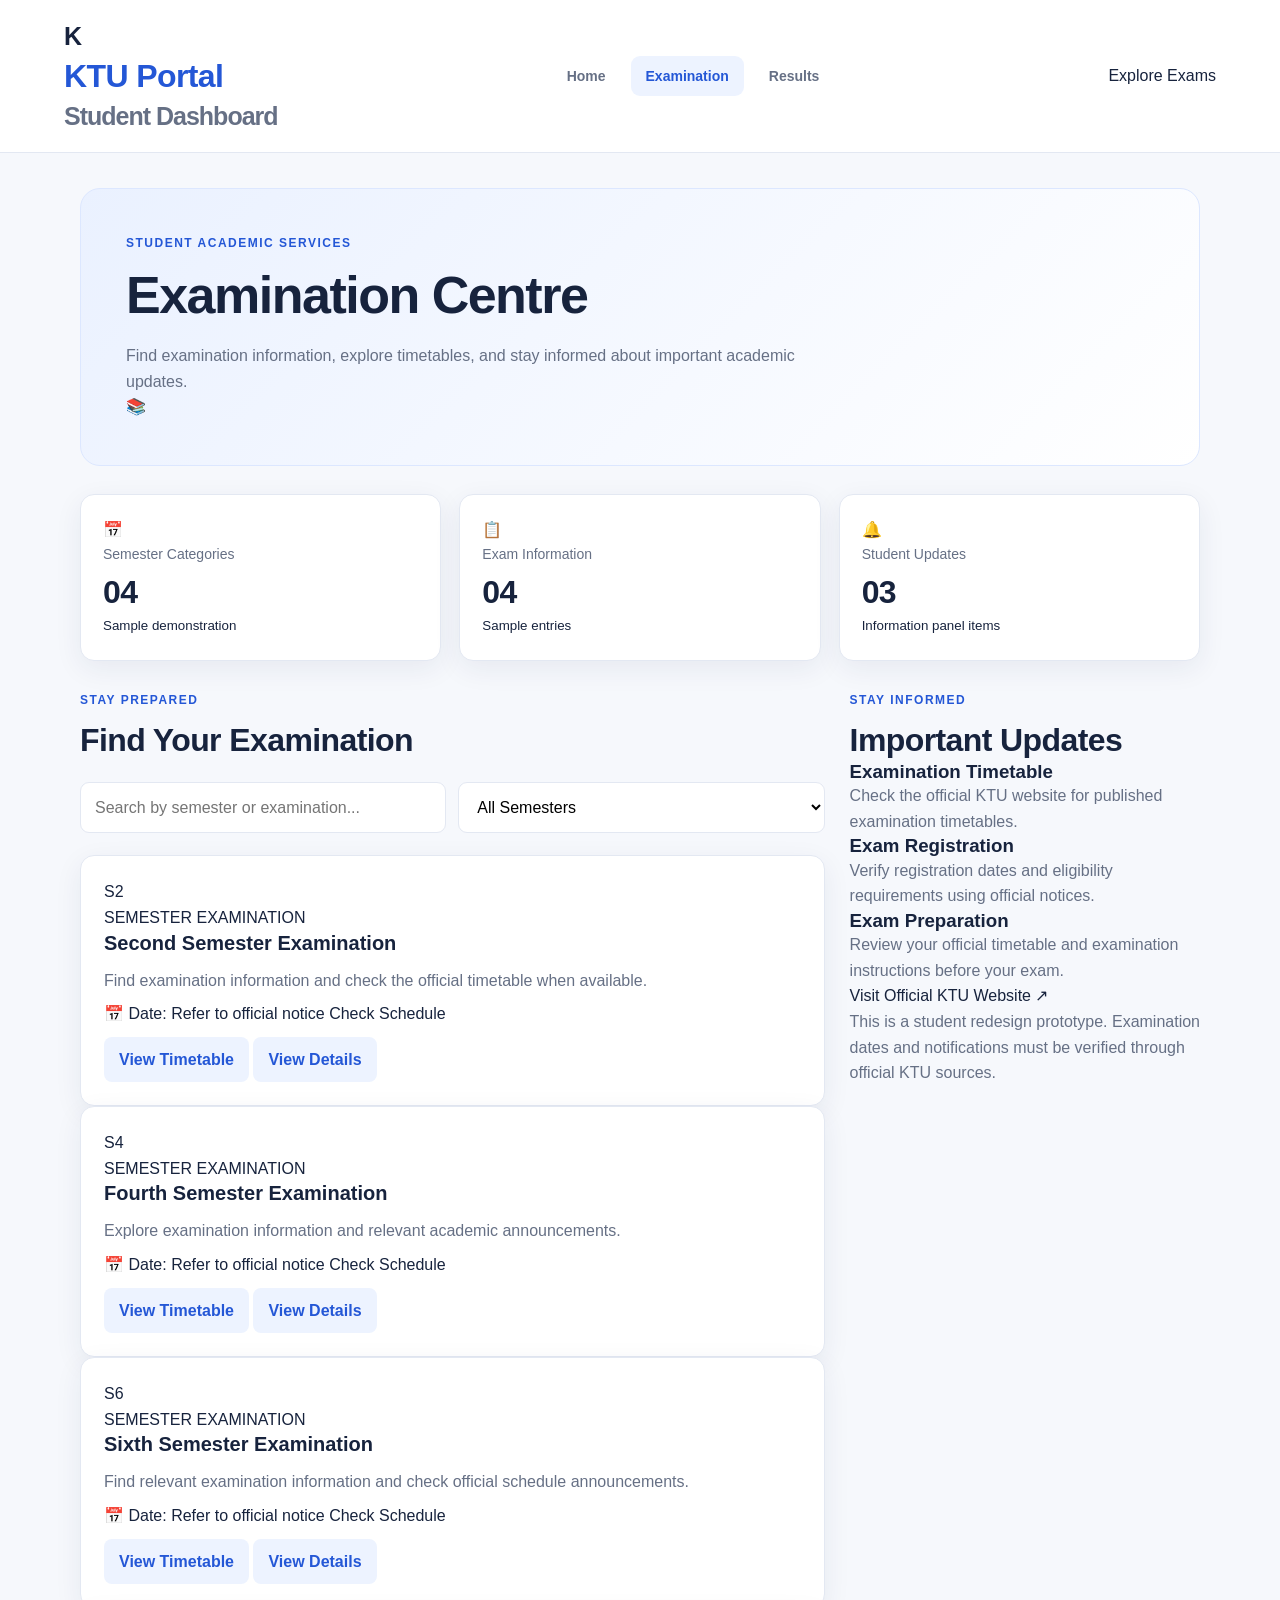
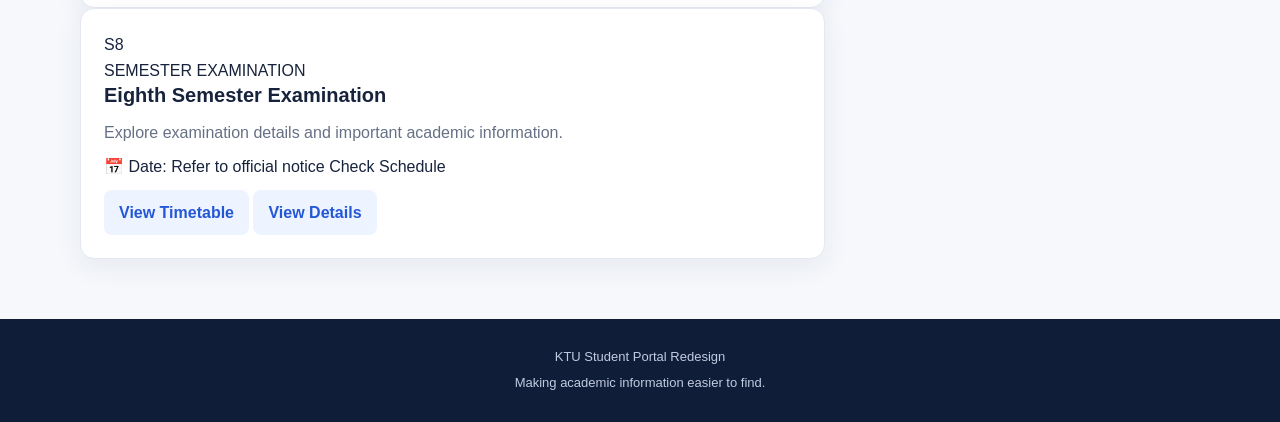
==== examination.html @ 16a45a13 "complete  ktu website redesign" ====
<!DOCTYPE html>
<html lang="en">

<head>
    <meta charset="UTF-8">
    <meta name="viewport" content="width=device-width, initial-scale=1.0">

    <title>Examinations | KTU Student Portal</title>

    <link rel="stylesheet" href="style.css">
</head>

<body>

    <!-- Navigation -->
    <header class="navbar">

        <div class="logo">
            <span class="logo-icon">K</span>

            <div>
                <h2>KTU Portal</h2>
                <p>Student Dashboard</p>
            </div>
        </div>

        <nav>
            <a href="index.html">Home</a>
            <a href="examination.html" class="active">Examination</a>
            <a href="results.html">Results</a>
        </nav>

        <a href="#exam-list" class="nav-button">Explore Exams</a>

    </header>


    <!-- Main Content -->
    <main class="exam-page">

        <!-- Hero Section -->
        <section class="exam-hero">

            <div>
                <p class="eyebrow">STUDENT ACADEMIC SERVICES</p>

                <h1>Examination Centre</h1>

                <p>
                    Find examination information, explore timetables,
                    and stay informed about important academic updates.
                </p>
            </div>

            <div class="hero-symbol">📚</div>

        </section>


        <!-- Summary Cards -->
        <section class="exam-summary">

            <article class="summary-card">
                <span class="summary-icon">📅</span>
                <p>Semester Categories</p>
                <h2>04</h2>
                <small>Sample demonstration</small>
            </article>

            <article class="summary-card">
                <span class="summary-icon">📋</span>
                <p>Exam Information</p>
                <h2>04</h2>
                <small>Sample entries</small>
            </article>

            <article class="summary-card">
                <span class="summary-icon">🔔</span>
                <p>Student Updates</p>
                <h2>03</h2>
                <small>Information panel items</small>
            </article>

        </section>


        <!-- Examination List and Updates -->
        <section class="exam-layout" id="exam-list">

            <div class="exam-main">

                <div class="section-heading">
                    <div>
                        <p class="eyebrow">STAY PREPARED</p>
                        <h2>Find Your Examination</h2>
                    </div>
                </div>


                <!-- Search and Filter -->
                <div class="exam-filters">

                    <input
                        type="search"
                        id="examSearch"
                        placeholder="Search by semester or examination..."
                        aria-label="Search examinations"
                    >

                    <select
                        id="semesterFilter"
                        aria-label="Filter by semester"
                    >
                        <option value="all">All Semesters</option>
                        <option value="S2">Semester 2</option>
                        <option value="S4">Semester 4</option>
                        <option value="S6">Semester 6</option>
                        <option value="S8">Semester 8</option>
                    </select>

                </div>


                <!-- Semester 2 -->
                <article class="exam-card" data-semester="S2">

                    <div class="semester-badge">S2</div>

                    <div class="exam-details">

                        <span class="exam-type">SEMESTER EXAMINATION</span>

                        <h3>Second Semester Examination</h3>

                        <p>
                            Find examination information and check
                            the official timetable when available.
                        </p>

                        <div class="exam-meta">
                            <span>📅 Date: Refer to official notice</span>
                            <span class="status upcoming">Check Schedule</span>
                        </div>

                        <div class="exam-actions">
                            <button
                                class="primary-button"
                                onclick="showExamMessage('Semester 2 timetable')"
                            >
                                View Timetable
                            </button>

                            <button
                                class="secondary-button"
                                onclick="showExamMessage('Semester 2 details')"
                            >
                                View Details
                            </button>
                        </div>

                    </div>

                </article>


                <!-- Semester 4 -->
                <article class="exam-card" data-semester="S4">

                    <div class="semester-badge">S4</div>

                    <div class="exam-details">

                        <span class="exam-type">SEMESTER EXAMINATION</span>

                        <h3>Fourth Semester Examination</h3>

                        <p>
                            Explore examination information and
                            relevant academic announcements.
                        </p>

                        <div class="exam-meta">
                            <span>📅 Date: Refer to official notice</span>
                            <span class="status upcoming">Check Schedule</span>
                        </div>

                        <div class="exam-actions">
                            <button
                                class="primary-button"
                                onclick="showExamMessage('Semester 4 timetable')"
                            >
                                View Timetable
                            </button>

                            <button
                                class="secondary-button"
                                onclick="showExamMessage('Semester 4 details')"
                            >
                                View Details
                            </button>
                        </div>

                    </div>

                </article>


                <!-- Semester 6 -->
                <article class="exam-card" data-semester="S6">

                    <div class="semester-badge">S6</div>

                    <div class="exam-details">

                        <span class="exam-type">SEMESTER EXAMINATION</span>

                        <h3>Sixth Semester Examination</h3>

                        <p>
                            Find relevant examination information
                            and check official schedule announcements.
                        </p>

                        <div class="exam-meta">
                            <span>📅 Date: Refer to official notice</span>
                            <span class="status upcoming">Check Schedule</span>
                        </div>

                        <div class="exam-actions">
                            <button
                                class="primary-button"
                                onclick="showExamMessage('Semester 6 timetable')"
                            >
                                View Timetable
                            </button>

                            <button
                                class="secondary-button"
                                onclick="showExamMessage('Semester 6 details')"
                            >
                                View Details
                            </button>
                        </div>

                    </div>

                </article>


                <!-- Semester 8 -->
                <article class="exam-card" data-semester="S8">

                    <div class="semester-badge">S8</div>

                    <div class="exam-details">

                        <span class="exam-type">SEMESTER EXAMINATION</span>

                        <h3>Eighth Semester Examination</h3>

                        <p>
                            Explore examination details and
                            important academic information.
                        </p>

                        <div class="exam-meta">
                            <span>📅 Date: Refer to official notice</span>
                            <span class="status upcoming">Check Schedule</span>
                        </div>

                        <div class="exam-actions">
                            <button
                                class="primary-button"
                                onclick="showExamMessage('Semester 8 timetable')"
                            >
                                View Timetable
                            </button>

                            <button
                                class="secondary-button"
                                onclick="showExamMessage('Semester 8 details')"
                            >
                                View Details
                            </button>
                        </div>

                    </div>

                </article>


                <!-- No Results Message -->
                <p id="noExams" class="empty-message" hidden>
                    No matching examinations found. Try another search
                    or select a different semester.
                </p>

            </div>


            <!-- Important Updates -->
            <aside class="updates-panel">

                <p class="eyebrow">STAY INFORMED</p>

                <h2>Important Updates</h2>

                <article class="update-item">
                    <span class="update-dot"></span>

                    <div>
                        <h3>Examination Timetable</h3>
                        <p>
                            Check the official KTU website for published
                            examination timetables.
                        </p>
                    </div>
                </article>

                <article class="update-item">
                    <span class="update-dot"></span>

                    <div>
                        <h3>Exam Registration</h3>
                        <p>
                            Verify registration dates and eligibility
                            requirements using official notices.
                        </p>
                    </div>
                </article>

                <article class="update-item">
                    <span class="update-dot"></span>

                    <div>
                        <h3>Exam Preparation</h3>
                        <p>
                            Review your official timetable and
                            examination instructions before your exam.
                        </p>
                    </div>
                </article>

                <a
                    href="https://ktu.edu.in/"
                    class="official-link"
                    target="_blank"
                    rel="noopener noreferrer"
                >
                    Visit Official KTU Website ↗
                </a>

                <p class="demo-note">
                    This is a student redesign prototype. Examination
                    dates and notifications must be verified through
                    official KTU sources.
                </p>

            </aside>

        </section>

    </main>


    <!-- Footer -->
    <footer class="footer">

        <p>KTU Student Portal Redesign</p>

        <p>Making academic information easier to find.</p>

    </footer>


    <script src="script.js"></script>

</body>

</html>
---- style.css ----
/* ========================================
   KTU CONNECT - COMMON STYLES
======================================== */

:root {
    --primary: #2457d6;
    --primary-dark: #173fa8;
    --primary-light: #edf3ff;
    --background: #f6f8fc;
    --white: #ffffff;
    --text: #17233d;
    --muted: #667085;
    --border: #e3e8f2;
    --success: #16865c;
    --shadow: 0 8px 28px rgba(25, 45, 90, 0.07);
}

* {
    margin: 0;
    padding: 0;
    box-sizing: border-box;
}

html {
    scroll-behavior: smooth;
}

body {
    font-family: Arial, Helvetica, sans-serif;
    background: var(--background);
    color: var(--text);
    line-height: 1.6;
}

a {
    color: inherit;
    text-decoration: none;
}

button,
input,
select {
    font: inherit;
}

button,
select {
    cursor: pointer;
}

.container {
    width: min(1120px, 92%);
    margin: auto;
}

/* ========================================
   NAVIGATION
======================================== */

.navbar {
    min-height: 76px;
    padding: 16px 5%;
    display: flex;
    align-items: center;
    justify-content: space-between;
    gap: 24px;
    background: var(--white);
    border-bottom: 1px solid var(--border);
}

.logo {
    font-size: 25px;
    font-weight: 800;
    letter-spacing: -1px;
    color: var(--primary);
}

.logo span {
    color: var(--text);
}

.navbar nav {
    display: flex;
    align-items: center;
    gap: 10px;
}

.navbar nav a {
    padding: 9px 15px;
    border-radius: 9px;
    color: var(--muted);
    font-size: 14px;
    font-weight: 600;
    transition: 0.2s ease;
}

.navbar nav a:hover,
.navbar nav a.active {
    background: var(--primary-light);
    color: var(--primary);
}

/* ========================================
   COMMON TEXT AND BUTTONS
======================================== */

.eyebrow {
    margin-bottom: 10px;
    color: var(--primary);
    font-size: 12px;
    font-weight: 800;
    letter-spacing: 1.5px;
}

h1,
h2,
h3 {
    line-height: 1.25;
}

h1 {
    font-size: clamp(32px, 5vw, 52px);
    letter-spacing: -1.5px;
}

h2 {
    font-size: clamp(24px, 3vw, 32px);
    letter-spacing: -0.6px;
}

p {
    color: var(--muted);
}

.primary-button {
    display: inline-block;
    padding: 12px 20px;
    background: var(--primary);
    color: var(--white);
    border: none;
    border-radius: 9px;
    font-weight: 700;
    transition: 0.2s ease;
}

.primary-button:hover {
    background: var(--primary-dark);
    transform: translateY(-2px);
}

/* ========================================
   HOME PAGE
======================================== */

.hero {
    width: 92%;
    max-width: 1120px;
    margin: 36px auto;
    padding: 60px 6%;
    display: grid;
    grid-template-columns: 1.4fr 0.8fr;
    align-items: center;
    gap: 40px;
    background: linear-gradient(135deg, #eaf1ff, #f9fbff);
    border: 1px solid #dce7ff;
    border-radius: 24px;
}

.hero-content h1 {
    max-width: 650px;
    margin-bottom: 20px;
}

.hero-content > p:not(.eyebrow) {
    max-width: 570px;
    margin-bottom: 25px;
    font-size: 17px;
}

.hero-card {
    padding: 28px;
    background: var(--white);
    border: 1px solid var(--border);
    border-radius: 18px;
    box-shadow: var(--shadow);
}

.hero-card h2 {
    margin-bottom: 12px;
    font-size: 23px;
}

.hero-card p {
    margin-bottom: 18px;
}

.hero-card a {
    display: block;
    margin-top: 12px;
    padding: 12px 14px;
    background: var(--primary-light);
    color: var(--primary);
    border-radius: 9px;
    font-weight: 700;
}

.section {
    width: 92%;
    max-width: 1120px;
    margin: 55px auto;
}

.section h2 {
    margin-bottom: 12px;
}

.section-description {
    margin-bottom: 25px;
}

.quick-grid {
    display: grid;
    grid-template-columns: repeat(3, minmax(0, 1fr));
    gap: 22px;
}

.quick-card {
    padding: 25px;
    background: var(--white);
    border: 1px solid var(--border);
    border-radius: 16px;
    box-shadow: var(--shadow);
    transition: 0.2s ease;
}

.quick-card:hover {
    transform: translateY(-4px);
    border-color: #b8cbff;
}

.quick-card h3 {
    margin-bottom: 10px;
    font-size: 20px;
}

.quick-card p {
    margin-bottom: 17px;
}

.quick-card a {
    color: var(--primary);
    font-weight: 700;
}

.announcements {
    display: grid;
    gap: 14px;
    margin-top: 22px;
}

.announcement {
    padding: 19px 22px;
    background: var(--white);
    border: 1px solid var(--border);
    border-left: 4px solid var(--primary);
    border-radius: 10px;
}

.announcement h3 {
    margin-bottom: 6px;
    font-size: 17px;
}

/* ========================================
   EXAMINATION PAGE
======================================== */

.exam-page {
    width: 92%;
    max-width: 1120px;
    margin: 35px auto 60px;
}

.exam-hero {
    padding: 45px;
    margin-bottom: 28px;
    background: linear-gradient(135deg, #eaf1ff, #ffffff);
    border: 1px solid #dce7ff;
    border-radius: 20px;
}

.exam-hero h1 {
    margin-bottom: 15px;
}

.exam-hero p:not(.eyebrow) {
    max-width: 700px;
}

.exam-summary {
    display: grid;
    grid-template-columns: repeat(3, minmax(0, 1fr));
    gap: 18px;
    margin-bottom: 30px;
}

.summary-card {
    padding: 22px;
    background: var(--white);
    border: 1px solid var(--border);
    border-radius: 14px;
    box-shadow: var(--shadow);
}

.summary-card p {
    margin-bottom: 7px;
    font-size: 14px;
}

.summary-card h3 {
    font-size: 23px;
}

.exam-layout {
    display: grid;
    grid-template-columns: minmax(0, 1.7fr) minmax(250px, 0.8fr);
    gap: 25px;
    align-items: start;
}

.exam-main h2,
.exam-updates h2 {
    margin-bottom: 18px;
}

.exam-filters {
    display: flex;
    gap: 12px;
    margin-bottom: 22px;
}

.exam-filters input,
.exam-filters select {
    width: 100%;
    min-width: 0;
    padding: 12px 14px;
    background: var(--white);
    border: 1px solid var(--border);
    border-radius: 9px;
    outline: none;
}

.exam-filters input:focus,
.exam-filters select:focus,
.result-filter select:focus {
    border-color: var(--primary);
    box-shadow: 0 0 0 3px rgba(36, 87, 214, 0.1);
}

.exam-list {
    display: grid;
    gap: 17px;
}

.exam-card {
    padding: 23px;
    background: var(--white);
    border: 1px solid var(--border);
    border-radius: 14px;
    box-shadow: var(--shadow);
}

.exam-card h3 {
    margin-bottom: 12px;
    font-size: 20px;
}

.exam-card p {
    margin-bottom: 8px;
}

.exam-card button {
    margin-top: 10px;
    padding: 10px 15px;
    background: var(--primary-light);
    color: var(--primary);
    border: none;
    border-radius: 8px;
    font-weight: 700;
}

.exam-card button:hover {
    background: #dce7ff;
}

.exam-updates {
    padding: 23px;
    background: var(--white);
    border: 1px solid var(--border);
    border-radius: 14px;
    box-shadow: var(--shadow);
}

.exam-updates p {
    margin-bottom: 16px;
}

.exam-updates a {
    color: var(--primary);
    font-weight: 700;
}

#noExams {
    padding: 20px;
    background: var(--white);
    border: 1px dashed var(--border);
    border-radius: 10px;
    text-align: center;
}

/* ========================================
   RESULTS PAGE
======================================== */

.results-page {
    width: 92%;
    max-width: 1120px;
    margin: 35px auto 60px;
}

.results-hero {
    padding: 45px;
    margin-bottom: 25px;
    background: linear-gradient(135deg, #eaf1ff, #ffffff);
    border: 1px solid #dce7ff;
    border-radius: 20px;
}

.results-hero h1 {
    margin-bottom: 14px;
}

.results-hero > p:not(.eyebrow) {
    max-width: 700px;
    margin-bottom: 18px;
}

.demo-label {
    display: inline-block;
    padding: 7px 11px;
    background: #fff2d9;
    color: #895b00;
    border-radius: 7px;
    font-size: 11px;
    font-weight: 800;
    letter-spacing: 0.5px;
}

.results-summary {
    display: grid;
    grid-template-columns: repeat(3, minmax(0, 1fr));
    gap: 18px;
    margin-bottom: 38px;
}

.results-content {
    padding: 28px;
    background: var(--white);
    border: 1px solid var(--border);
    border-radius: 16px;
    box-shadow: var(--shadow);
}

.section-heading {
    margin-bottom: 22px;
}

.section-heading h2 {
    margin-bottom: 5px;
}

.result-filter {
    display: flex;
    align-items: center;
    flex-wrap: wrap;
    gap: 12px;
    margin-bottom: 22px;
}

.result-filter label {
    font-weight: 700;
}

.result-filter select {
    padding: 10px 14px;
    background: var(--white);
    border: 1px solid var(--border);
    border-radius: 9px;
    outline: none;
}

.table-wrapper {
    width: 100%;
    overflow-x: auto;
}

.results-table {
    width: 100%;
    border-collapse: collapse;
    text-align: left;
}

.results-table th,
.results-table td {
    padding: 16px 13px;
    border-bottom: 1px solid var(--border);
    white-space: nowrap;
}

.results-table th {
    background: #f4f7fd;
    color: #45516a;
    font-size: 13px;
}

.results-table td {
    font-size: 14px;
}

.grade {
    display: inline-block;
    min-width: 35px;
    padding: 4px 8px;
    background: var(--primary-light);
    color: var(--primary);
    border-radius: 6px;
    text-align: center;
    font-weight: 800;
}

.status-pass {
    color: var(--success);
    font-weight: 700;
}

.sgpa-card {
    display: flex;
    align-items: center;
    justify-content: space-between;
    flex-wrap: wrap;
    gap: 18px;
    margin-top: 25px;
    padding: 24px;
    background: #f4f7ff;
    border: 1px solid #dce7ff;
    border-radius: 12px;
}

.sgpa-card p {
    font-size: 14px;
}

.sgpa-card h2 {
    margin-top: 6px;
    color: var(--primary);
    font-size: 35px;
}

.sgpa-card h2 span {
    color: var(--muted);
    font-size: 16px;
}

.sgpa-note {
    max-width: 260px;
}

.result-notice {
    margin-top: 30px;
    padding: 30px;
    background: var(--white);
    border: 1px solid var(--border);
    border-radius: 14px;
}

.result-notice h2 {
    margin-bottom: 12px;
}

.result-notice p {
    margin-bottom: 20px;
}

/* ========================================
   FOOTER
======================================== */

.footer {
    padding: 28px 5%;
    background: #101d38;
    color: var(--white);
    text-align: center;
}

.footer p {
    color: #c1cbe0;
    font-size: 13px;
}

.footer p + p {
    margin-top: 5px;
}

/* ========================================
   RESPONSIVE DESIGN
======================================== */

@media (max-width: 850px) {
    .hero {
        grid-template-columns: 1fr;
        padding: 38px 6%;
    }

    .exam-layout {
        grid-template-columns: 1fr;
    }

    .quick-grid {
        grid-template-columns: repeat(2, minmax(0, 1fr));
    }

    .navbar {
        padding: 15px 4%;
    }
}

@media (max-width: 600px) {
    .navbar {
        align-items: flex-start;
        flex-direction: column;
        gap: 12px;
    }

    .navbar nav {
        width: 100%;
        flex-wrap: wrap;
        gap: 5px;
    }

    .navbar nav a {
        padding: 8px 10px;
        font-size: 13px;
    }

    .hero {
        margin-top: 22px;
        padding: 30px 22px;
    }

    .hero-content h1 {
        font-size: 34px;
    }

    .hero-card {
        padding: 22px;
    }

    .quick-grid {
        grid-template-columns: 1fr;
    }

    .section {
        margin: 38px auto;
    }

    .exam-page,
    .results-page {
        margin-top: 22px;
    }

    .exam-hero,
    .results-hero {
        padding: 28px 22px;
    }

    .exam-summary,
    .results-summary {
        grid-template-columns: 1fr;
    }

    .exam-filters {
        flex-direction: column;
    }

    .results-content {
        padding: 20px 14px;
    }

    .sgpa-card {
        align-items: flex-start;
        flex-direction: column;
    }

    .result-notice {
        padding: 24px 20px;
    }
}
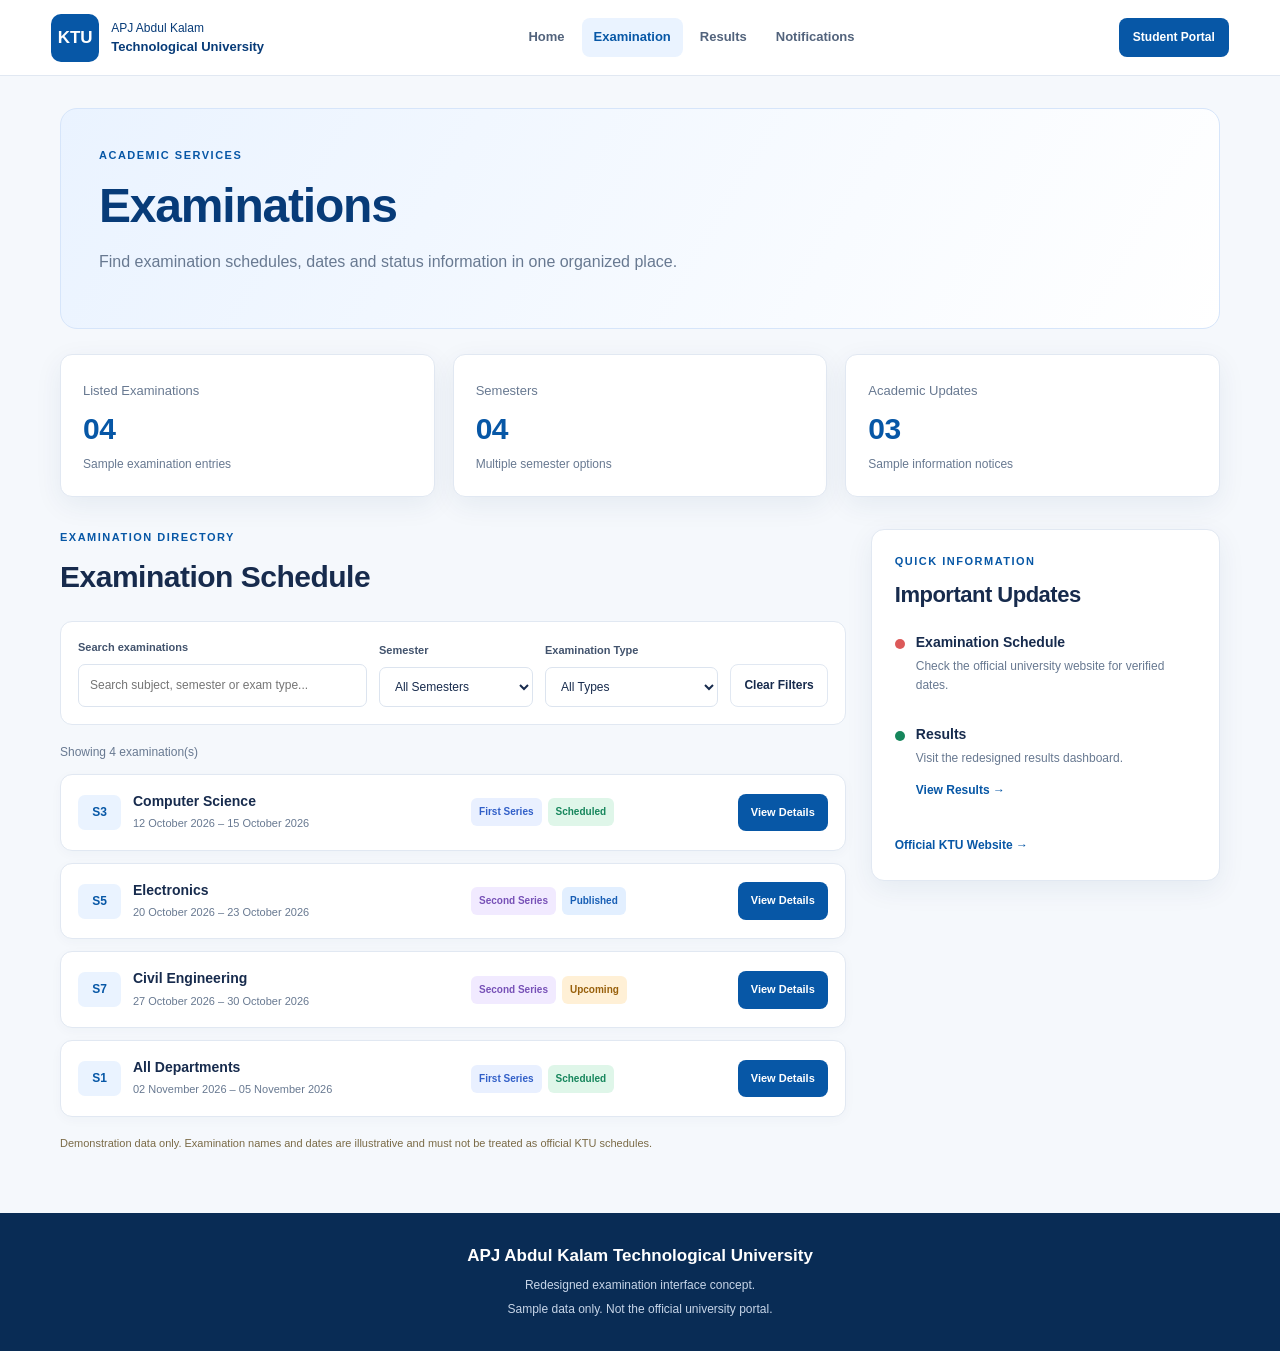
==== commit 709602f4: "redesign ktu university portal" ====
--- a/examination.html
+++ b/examination.html
@@ -1,380 +1,295 @@
 <!DOCTYPE html>
 <html lang="en">
-
 <head>
     <meta charset="UTF-8">
     <meta name="viewport" content="width=device-width, initial-scale=1.0">
-
-    <title>Examinations | KTU Student Portal</title>
-
+    <title>KTU | Examination</title>
     <link rel="stylesheet" href="style.css">
+    <script src="script.js" defer></script>
 </head>
-
 <body>
 
-    <!-- Navigation -->
-    <header class="navbar">
-
-        <div class="logo">
-            <span class="logo-icon">K</span>
-
-            <div>
-                <h2>KTU Portal</h2>
-                <p>Student Dashboard</p>
-            </div>
-        </div>
-
-        <nav>
-            <a href="index.html">Home</a>
-            <a href="examination.html" class="active">Examination</a>
-            <a href="results.html">Results</a>
-        </nav>
-
-        <a href="#exam-list" class="nav-button">Explore Exams</a>
-
-    </header>
-
-
-    <!-- Main Content -->
-    <main class="exam-page">
-
-        <!-- Hero Section -->
-        <section class="exam-hero">
-
-            <div>
-                <p class="eyebrow">STUDENT ACADEMIC SERVICES</p>
-
-                <h1>Examination Centre</h1>
-
-                <p>
-                    Find examination information, explore timetables,
-                    and stay informed about important academic updates.
-                </p>
-            </div>
-
-            <div class="hero-symbol">📚</div>
-
-        </section>
-
-
-        <!-- Summary Cards -->
-        <section class="exam-summary">
-
-            <article class="summary-card">
-                <span class="summary-icon">📅</span>
-                <p>Semester Categories</p>
-                <h2>04</h2>
-                <small>Sample demonstration</small>
-            </article>
-
-            <article class="summary-card">
-                <span class="summary-icon">📋</span>
-                <p>Exam Information</p>
-                <h2>04</h2>
-                <small>Sample entries</small>
-            </article>
-
-            <article class="summary-card">
-                <span class="summary-icon">🔔</span>
-                <p>Student Updates</p>
-                <h2>03</h2>
-                <small>Information panel items</small>
-            </article>
-
-        </section>
-
-
-        <!-- Examination List and Updates -->
-        <section class="exam-layout" id="exam-list">
-
-            <div class="exam-main">
-
-                <div class="section-heading">
-                    <div>
-                        <p class="eyebrow">STAY PREPARED</p>
-                        <h2>Find Your Examination</h2>
-                    </div>
-                </div>
-
-
-                <!-- Search and Filter -->
-                <div class="exam-filters">
-
+<header class="navbar">
+    <a href="index.html" class="brand">
+        <span class="brand-logo">KTU</span>
+        <span class="brand-text">
+            APJ Abdul Kalam<br>
+            <strong>Technological University</strong>
+        </span>
+    </a>
+
+    <nav>
+        <a href="index.html">Home</a>
+        <a href="examination.html" class="active">Examination</a>
+        <a href="results.html">Results</a>
+        <a href="index.html#notifications">Notifications</a>
+    </nav>
+
+    <a href="index.html#quick-access" class="profile-button">Student Portal</a>
+</header>
+
+<main class="page-container">
+
+    <section class="page-hero">
+        <span class="eyebrow">ACADEMIC SERVICES</span>
+        <h1>Examinations</h1>
+        <p>
+            Find examination schedules, dates and status information
+            in one organized place.
+        </p>
+    </section>
+
+    <section class="exam-stat-grid">
+        <article class="stat-card">
+            <span>Listed Examinations</span>
+            <h2>04</h2>
+            <p>Sample examination entries</p>
+        </article>
+
+        <article class="stat-card">
+            <span>Semesters</span>
+            <h2>04</h2>
+            <p>Multiple semester options</p>
+        </article>
+
+        <article class="stat-card">
+            <span>Academic Updates</span>
+            <h2>03</h2>
+            <p>Sample information notices</p>
+        </article>
+    </section>
+
+    <section class="exam-layout">
+
+        <div class="exam-main">
+            <div class="section-heading">
+                <div>
+                    <span class="eyebrow">EXAMINATION DIRECTORY</span>
+                    <h2>Examination Schedule</h2>
+                </div>
+            </div>
+
+            <div class="filter-panel">
+
+                <div class="filter-field search-field">
+                    <label for="examSearch">Search examinations</label>
                     <input
                         type="search"
                         id="examSearch"
-                        placeholder="Search by semester or examination..."
-                        aria-label="Search examinations"
-                    >
-
-                    <select
-                        id="semesterFilter"
-                        aria-label="Filter by semester"
-                    >
+                        placeholder="Search subject, semester or exam type..."
+                    >
+                </div>
+
+                <div class="filter-field">
+                    <label for="semesterFilter">Semester</label>
+                    <select id="semesterFilter">
                         <option value="all">All Semesters</option>
-                        <option value="S2">Semester 2</option>
-                        <option value="S4">Semester 4</option>
-                        <option value="S6">Semester 6</option>
-                        <option value="S8">Semester 8</option>
+                        <option value="S1">Semester 1</option>
+                        <option value="S3">Semester 3</option>
+                        <option value="S5">Semester 5</option>
+                        <option value="S7">Semester 7</option>
                     </select>
-
-                </div>
-
-
-                <!-- Semester 2 -->
-                <article class="exam-card" data-semester="S2">
-
-                    <div class="semester-badge">S2</div>
-
-                    <div class="exam-details">
-
-                        <span class="exam-type">SEMESTER EXAMINATION</span>
-
-                        <h3>Second Semester Examination</h3>
-
-                        <p>
-                            Find examination information and check
-                            the official timetable when available.
-                        </p>
-
-                        <div class="exam-meta">
-                            <span>📅 Date: Refer to official notice</span>
-                            <span class="status upcoming">Check Schedule</span>
-                        </div>
-
-                        <div class="exam-actions">
-                            <button
-                                class="primary-button"
-                                onclick="showExamMessage('Semester 2 timetable')"
-                            >
-                                View Timetable
-                            </button>
-
-                            <button
-                                class="secondary-button"
-                                onclick="showExamMessage('Semester 2 details')"
-                            >
-                                View Details
-                            </button>
-                        </div>
-
-                    </div>
-
-                </article>
-
-
-                <!-- Semester 4 -->
-                <article class="exam-card" data-semester="S4">
-
-                    <div class="semester-badge">S4</div>
-
-                    <div class="exam-details">
-
-                        <span class="exam-type">SEMESTER EXAMINATION</span>
-
-                        <h3>Fourth Semester Examination</h3>
-
-                        <p>
-                            Explore examination information and
-                            relevant academic announcements.
-                        </p>
-
-                        <div class="exam-meta">
-                            <span>📅 Date: Refer to official notice</span>
-                            <span class="status upcoming">Check Schedule</span>
-                        </div>
-
-                        <div class="exam-actions">
-                            <button
-                                class="primary-button"
-                                onclick="showExamMessage('Semester 4 timetable')"
-                            >
-                                View Timetable
-                            </button>
-
-                            <button
-                                class="secondary-button"
-                                onclick="showExamMessage('Semester 4 details')"
-                            >
-                                View Details
-                            </button>
-                        </div>
-
-                    </div>
-
-                </article>
-
-
-                <!-- Semester 6 -->
-                <article class="exam-card" data-semester="S6">
-
-                    <div class="semester-badge">S6</div>
-
-                    <div class="exam-details">
-
-                        <span class="exam-type">SEMESTER EXAMINATION</span>
-
-                        <h3>Sixth Semester Examination</h3>
-
-                        <p>
-                            Find relevant examination information
-                            and check official schedule announcements.
-                        </p>
-
-                        <div class="exam-meta">
-                            <span>📅 Date: Refer to official notice</span>
-                            <span class="status upcoming">Check Schedule</span>
-                        </div>
-
-                        <div class="exam-actions">
-                            <button
-                                class="primary-button"
-                                onclick="showExamMessage('Semester 6 timetable')"
-                            >
-                                View Timetable
-                            </button>
-
-                            <button
-                                class="secondary-button"
-                                onclick="showExamMessage('Semester 6 details')"
-                            >
-                                View Details
-                            </button>
-                        </div>
-
-                    </div>
-
-                </article>
-
-
-                <!-- Semester 8 -->
-                <article class="exam-card" data-semester="S8">
-
-                    <div class="semester-badge">S8</div>
-
-                    <div class="exam-details">
-
-                        <span class="exam-type">SEMESTER EXAMINATION</span>
-
-                        <h3>Eighth Semester Examination</h3>
-
-                        <p>
-                            Explore examination details and
-                            important academic information.
-                        </p>
-
-                        <div class="exam-meta">
-                            <span>📅 Date: Refer to official notice</span>
-                            <span class="status upcoming">Check Schedule</span>
-                        </div>
-
-                        <div class="exam-actions">
-                            <button
-                                class="primary-button"
-                                onclick="showExamMessage('Semester 8 timetable')"
-                            >
-                                View Timetable
-                            </button>
-
-                            <button
-                                class="secondary-button"
-                                onclick="showExamMessage('Semester 8 details')"
-                            >
-                                View Details
-                            </button>
-                        </div>
-
-                    </div>
-
-                </article>
-
-
-                <!-- No Results Message -->
-                <p id="noExams" class="empty-message" hidden>
-                    No matching examinations found. Try another search
-                    or select a different semester.
-                </p>
-
-            </div>
-
-
-            <!-- Important Updates -->
-            <aside class="updates-panel">
-
-                <p class="eyebrow">STAY INFORMED</p>
-
-                <h2>Important Updates</h2>
-
-                <article class="update-item">
-                    <span class="update-dot"></span>
-
-                    <div>
-                        <h3>Examination Timetable</h3>
-                        <p>
-                            Check the official KTU website for published
-                            examination timetables.
-                        </p>
-                    </div>
-                </article>
-
-                <article class="update-item">
-                    <span class="update-dot"></span>
-
-                    <div>
-                        <h3>Exam Registration</h3>
-                        <p>
-                            Verify registration dates and eligibility
-                            requirements using official notices.
-                        </p>
-                    </div>
-                </article>
-
-                <article class="update-item">
-                    <span class="update-dot"></span>
-
-                    <div>
-                        <h3>Exam Preparation</h3>
-                        <p>
-                            Review your official timetable and
-                            examination instructions before your exam.
-                        </p>
-                    </div>
-                </article>
-
-                <a
-                    href="https://ktu.edu.in/"
-                    class="official-link"
-                    target="_blank"
-                    rel="noopener noreferrer"
-                >
-                    Visit Official KTU Website ↗
-                </a>
-
-                <p class="demo-note">
-                    This is a student redesign prototype. Examination
-                    dates and notifications must be verified through
-                    official KTU sources.
-                </p>
-
-            </aside>
-
-        </section>
-
-    </main>
-
-
-    <!-- Footer -->
-    <footer class="footer">
-
-        <p>KTU Student Portal Redesign</p>
-
-        <p>Making academic information easier to find.</p>
-
-    </footer>
-
-
-    <script src="script.js"></script>
+                </div>
+
+                <div class="filter-field">
+                    <label for="examTypeFilter">Examination Type</label>
+                    <select id="examTypeFilter">
+                        <option value="all">All Types</option>
+                        <option value="First Series">First Series</option>
+                        <option value="Second Series">Second Series</option>
+                    </select>
+                </div>
+
+                <button type="button" id="clearExamFilters" class="secondary-button">
+                    Clear Filters
+                </button>
+
+            </div>
+
+            <p id="examCount" class="result-count" aria-live="polite"></p>
+
+            <div class="exam-list" id="examList">
+
+                <article class="exam-item"
+                    data-semester="S3"
+                    data-type="First Series">
+
+                    <div class="exam-item-main">
+                        <span class="semester-tag">S3</span>
+                        <div>
+                            <h3>Computer Science</h3>
+                            <p>12 October 2026 – 15 October 2026</p>
+                        </div>
+                    </div>
+
+                    <div class="exam-badges">
+                        <span class="type-badge">First Series</span>
+                        <span class="status-badge scheduled">Scheduled</span>
+                    </div>
+
+                    <button
+                        class="primary-button small-button"
+                        type="button"
+                        data-exam-details="Computer Science"
+                        data-exam-date="12 October 2026 – 15 October 2026"
+                    >
+                        View Details
+                    </button>
+                </article>
+
+                <article class="exam-item"
+                    data-semester="S5"
+                    data-type="Second Series">
+
+                    <div class="exam-item-main">
+                        <span class="semester-tag">S5</span>
+                        <div>
+                            <h3>Electronics</h3>
+                            <p>20 October 2026 – 23 October 2026</p>
+                        </div>
+                    </div>
+
+                    <div class="exam-badges">
+                        <span class="type-badge second-series">Second Series</span>
+                        <span class="status-badge published">Published</span>
+                    </div>
+
+                    <button
+                        class="primary-button small-button"
+                        type="button"
+                        data-exam-details="Electronics"
+                        data-exam-date="20 October 2026 – 23 October 2026"
+                    >
+                        View Details
+                    </button>
+                </article>
+
+                <article class="exam-item"
+                    data-semester="S7"
+                    data-type="Second Series">
+
+                    <div class="exam-item-main">
+                        <span class="semester-tag">S7</span>
+                        <div>
+                            <h3>Civil Engineering</h3>
+                            <p>27 October 2026 – 30 October 2026</p>
+                        </div>
+                    </div>
+
+                    <div class="exam-badges">
+                        <span class="type-badge second-series">Second Series</span>
+                        <span class="status-badge upcoming">Upcoming</span>
+                    </div>
+
+                    <button
+                        class="primary-button small-button"
+                        type="button"
+                        data-exam-details="Civil Engineering"
+                        data-exam-date="27 October 2026 – 30 October 2026"
+                    >
+                        View Details
+                    </button>
+                </article>
+
+                <article class="exam-item"
+                    data-semester="S1"
+                    data-type="First Series">
+
+                    <div class="exam-item-main">
+                        <span class="semester-tag">S1</span>
+                        <div>
+                            <h3>All Departments</h3>
+                            <p>02 November 2026 – 05 November 2026</p>
+                        </div>
+                    </div>
+
+                    <div class="exam-badges">
+                        <span class="type-badge">First Series</span>
+                        <span class="status-badge scheduled">Scheduled</span>
+                    </div>
+
+                    <button
+                        class="primary-button small-button"
+                        type="button"
+                        data-exam-details="All Departments"
+                        data-exam-date="02 November 2026 – 05 November 2026"
+                    >
+                        View Details
+                    </button>
+                </article>
+
+            </div>
+
+            <div id="noExams" class="empty-state" hidden>
+                <h3>No examinations found</h3>
+                <p>Try another search term or clear your filters.</p>
+            </div>
+
+            <p class="demo-notice">
+                Demonstration data only. Examination names and dates are
+                illustrative and must not be treated as official KTU schedules.
+            </p>
+        </div>
+
+        <aside class="exam-sidebar">
+            <span class="eyebrow">QUICK INFORMATION</span>
+            <h2>Important Updates</h2>
+
+            <div class="sidebar-update">
+                <span class="sidebar-dot"></span>
+                <div>
+                    <h3>Examination Schedule</h3>
+                    <p>Check the official university website for verified dates.</p>
+                </div>
+            </div>
+
+            <div class="sidebar-update">
+                <span class="sidebar-dot green-dot"></span>
+                <div>
+                    <h3>Results</h3>
+                    <p>Visit the redesigned results dashboard.</p>
+                    <a href="results.html">View Results →</a>
+                </div>
+            </div>
+
+            <a
+                href="https://ktu.edu.in/"
+                target="_blank"
+                rel="noopener noreferrer"
+                class="official-link"
+            >
+                Official KTU Website →
+            </a>
+        </aside>
+
+    </section>
+
+    <dialog id="examDialog" class="exam-dialog">
+        <div class="dialog-content">
+            <button type="button" id="closeExamDialog" class="dialog-close"
+                aria-label="Close dialog">×</button>
+
+            <span class="eyebrow">EXAMINATION DETAILS</span>
+            <h2 id="dialogExamTitle">Examination</h2>
+            <p id="dialogExamDate"></p>
+
+            <p class="demo-notice">
+                This is sample information, not an official examination notification.
+            </p>
+
+            <button type="button" id="dialogOkay" class="primary-button">
+                Close
+            </button>
+        </div>
+    </dialog>
+
+</main>
+
+<footer class="footer">
+    <h3>APJ Abdul Kalam Technological University</h3>
+    <p>Redesigned examination interface concept.</p>
+    <p>Sample data only. Not the official university portal.</p>
+</footer>
 
 </body>
-
 </html>
--- a/style.css
+++ b/style.css
@@ -1,18 +1,19 @@
-/* ========================================
-   KTU CONNECT - COMMON STYLES
-======================================== */
+/* =====================================
+   KTU WEBSITE REDESIGN
+   Shared styles for all pages
+===================================== */
 
 :root {
-    --primary: #2457d6;
-    --primary-dark: #173fa8;
-    --primary-light: #edf3ff;
-    --background: #f6f8fc;
+    --primary: #0757a6;
+    --primary-dark: #073b78;
+    --primary-light: #eaf3ff;
+    --background: #f5f8fc;
     --white: #ffffff;
-    --text: #17233d;
-    --muted: #667085;
-    --border: #e3e8f2;
-    --success: #16865c;
-    --shadow: 0 8px 28px rgba(25, 45, 90, 0.07);
+    --text: #172b4d;
+    --muted: #687991;
+    --border: #e1e8f2;
+    --green: #16865c;
+    --shadow: 0 8px 28px rgba(20, 54, 100, 0.07);
 }
 
 * {
@@ -23,6 +24,7 @@
 
 html {
     scroll-behavior: smooth;
+    scroll-padding-top: 90px;
 }
 
 body {
@@ -48,49 +50,69 @@
     cursor: pointer;
 }
 
-.container {
-    width: min(1120px, 92%);
-    margin: auto;
-}
-
-/* ========================================
-   NAVIGATION
-======================================== */
+button:focus-visible,
+a:focus-visible,
+input:focus-visible,
+select:focus-visible {
+    outline: 3px solid #91bcff;
+    outline-offset: 3px;
+}
+
+/* HEADER */
 
 .navbar {
     min-height: 76px;
-    padding: 16px 5%;
     display: flex;
     align-items: center;
     justify-content: space-between;
-    gap: 24px;
+    gap: 22px;
+    padding: 13px 4%;
     background: var(--white);
     border-bottom: 1px solid var(--border);
 }
 
-.logo {
-    font-size: 25px;
-    font-weight: 800;
-    letter-spacing: -1px;
-    color: var(--primary);
-}
-
-.logo span {
-    color: var(--text);
+.brand {
+    display: flex;
+    align-items: center;
+    gap: 12px;
+    flex-shrink: 0;
+}
+
+.brand-logo {
+    width: 48px;
+    height: 48px;
+    display: grid;
+    place-items: center;
+    background: var(--primary);
+    color: var(--white);
+    border-radius: 10px;
+    font-size: 17px;
+    font-weight: 800;
+}
+
+.brand-text {
+    color: var(--primary-dark);
+    font-size: 12px;
+    line-height: 1.5;
+}
+
+.brand-text strong {
+    font-size: 13px;
 }
 
 .navbar nav {
     display: flex;
+    flex-wrap: wrap;
     align-items: center;
-    gap: 10px;
+    gap: 5px;
 }
 
 .navbar nav a {
-    padding: 9px 15px;
-    border-radius: 9px;
-    color: var(--muted);
-    font-size: 14px;
-    font-weight: 600;
+    padding: 9px 12px;
+    border-radius: 8px;
+    color: #52637c;
+    font-size: 13px;
+    font-weight: 700;
     transition: 0.2s ease;
 }
 
@@ -100,14 +122,27 @@
     color: var(--primary);
 }
 
-/* ========================================
-   COMMON TEXT AND BUTTONS
-======================================== */
+.profile-button {
+    padding: 10px 14px;
+    background: var(--primary);
+    color: var(--white);
+    border-radius: 8px;
+    font-size: 12px;
+    font-weight: 700;
+    white-space: nowrap;
+}
+
+.profile-button:hover {
+    background: var(--primary-dark);
+}
+
+/* COMMON ELEMENTS */
 
 .eyebrow {
+    display: block;
     margin-bottom: 10px;
     color: var(--primary);
-    font-size: 12px;
+    font-size: 11px;
     font-weight: 800;
     letter-spacing: 1.5px;
 }
@@ -115,17 +150,17 @@
 h1,
 h2,
 h3 {
-    line-height: 1.25;
+    line-height: 1.3;
 }
 
 h1 {
-    font-size: clamp(32px, 5vw, 52px);
-    letter-spacing: -1.5px;
+    font-size: clamp(32px, 4vw, 48px);
+    letter-spacing: -1.2px;
 }
 
 h2 {
-    font-size: clamp(24px, 3vw, 32px);
-    letter-spacing: -0.6px;
+    font-size: clamp(23px, 3vw, 30px);
+    letter-spacing: -0.5px;
 }
 
 p {
@@ -133,370 +168,791 @@
 }
 
 .primary-button {
-    display: inline-block;
-    padding: 12px 20px;
+    display: inline-flex;
+    align-items: center;
+    justify-content: center;
+    gap: 8px;
+    padding: 12px 18px;
+    border: none;
+    border-radius: 8px;
     background: var(--primary);
     color: var(--white);
-    border: none;
-    border-radius: 9px;
+    font-size: 13px;
     font-weight: 700;
     transition: 0.2s ease;
 }
 
 .primary-button:hover {
     background: var(--primary-dark);
-    transform: translateY(-2px);
-}
-
-/* ========================================
-   HOME PAGE
-======================================== */
-
-.hero {
+    transform: translateY(-1px);
+}
+
+.secondary-button {
+    padding: 11px 13px;
+    border: 1px solid var(--border);
+    border-radius: 8px;
+    background: var(--white);
+    color: var(--text);
+    font-size: 12px;
+    font-weight: 700;
+}
+
+.secondary-button:hover {
+    background: var(--primary-light);
+    border-color: #b9d0f4;
+}
+
+.section {
     width: 92%;
-    max-width: 1120px;
-    margin: 36px auto;
-    padding: 60px 6%;
+    max-width: 1160px;
+    margin: 55px auto;
+}
+
+.section-heading {
+    display: flex;
+    justify-content: space-between;
+    align-items: center;
+    flex-wrap: wrap;
+    gap: 18px;
+    margin-bottom: 24px;
+}
+
+.section-heading h2 {
+    margin-bottom: 7px;
+}
+
+.section-heading p {
+    font-size: 14px;
+}
+
+/* HOME HERO */
+
+.home-hero {
+    width: 92%;
+    max-width: 1160px;
+    min-height: 320px;
+    margin: 32px auto 25px;
+    padding: 44px;
     display: grid;
     grid-template-columns: 1.4fr 0.8fr;
     align-items: center;
-    gap: 40px;
-    background: linear-gradient(135deg, #eaf1ff, #f9fbff);
-    border: 1px solid #dce7ff;
+    gap: 35px;
+    overflow: hidden;
+    border: 1px solid #d6e5fa;
+    border-radius: 20px;
+    background: linear-gradient(120deg, #eaf3ff, #ffffff);
+}
+
+.hero-content h1 {
+    margin-bottom: 12px;
+    color: var(--primary-dark);
+}
+
+.hero-content h2 {
+    max-width: 540px;
+    margin-bottom: 14px;
+    font-size: 22px;
+    font-weight: 600;
+}
+
+.hero-content > p:not(.eyebrow) {
+    max-width: 560px;
+    margin-bottom: 23px;
+    font-size: 14px;
+}
+
+.hero-visual {
+    min-height: 210px;
+    display: flex;
+    flex-direction: column;
+    align-items: center;
+    justify-content: center;
+    padding: 25px;
+    text-align: center;
+    border: 1px solid #d8e6fa;
+    border-radius: 18px;
+    background:
+        radial-gradient(circle at top right, #d9eaff, transparent 60%),
+        #ffffff;
+}
+
+.hero-visual-icon {
+    width: 100px;
+    height: 100px;
+    display: grid;
+    place-items: center;
+    margin-bottom: 16px;
     border-radius: 24px;
-}
-
-.hero-content h1 {
-    max-width: 650px;
+    background: var(--primary);
+    color: white;
+    font-size: 30px;
+    font-weight: 800;
+    box-shadow: 0 10px 24px rgba(7, 87, 166, 0.18);
+}
+
+.hero-visual h3 {
+    margin-bottom: 5px;
+    font-size: 20px;
+}
+
+/* HOME SEARCH */
+
+.search-section {
+    width: 92%;
+    max-width: 900px;
+    margin: 0 auto;
+}
+
+.portal-search {
+    display: flex;
+    align-items: center;
+    gap: 12px;
+    padding: 8px 10px 8px 18px;
+    background: var(--white);
+    border: 1px solid #d9e4f2;
+    border-radius: 12px;
+    box-shadow: var(--shadow);
+}
+
+.search-symbol {
+    color: var(--primary);
+    font-size: 27px;
+}
+
+.portal-search input {
+    flex: 1;
+    min-width: 0;
+    padding: 10px 0;
+    border: none;
+    outline: none;
+    color: var(--text);
+}
+
+.portal-search button {
+    padding: 11px 20px;
+    border: none;
+    border-radius: 8px;
+    background: var(--primary);
+    color: white;
+    font-size: 13px;
+    font-weight: 700;
+}
+
+.portal-search button:hover {
+    background: var(--primary-dark);
+}
+
+.search-message {
+    min-height: 22px;
+    margin-top: 8px;
+    font-size: 13px;
+}
+
+/* QUICK ACCESS CARDS */
+
+.quick-grid {
+    display: grid;
+    grid-template-columns: repeat(4, minmax(0, 1fr));
+    gap: 20px;
+}
+
+.quick-card {
+    padding: 23px;
+    border: 1px solid var(--border);
+    border-radius: 14px;
+    background: var(--white);
+    box-shadow: var(--shadow);
+    transition: 0.2s ease;
+}
+
+.quick-card:hover {
+    transform: translateY(-4px);
+    border-color: #b9d0f4;
+}
+
+.quick-icon {
+    width: 45px;
+    height: 45px;
+    display: grid;
+    place-items: center;
+    margin-bottom: 17px;
+    border-radius: 12px;
+    font-size: 24px;
+    font-weight: 800;
+}
+
+.exam-card-color .quick-icon {
+    background: #eaf0ff;
+    color: #315fc8;
+}
+
+.results-card-color .quick-icon {
+    background: #e3f7ed;
+    color: #16865c;
+}
+
+.notification-card-color .quick-icon {
+    background: #fff1d9;
+    color: #a76b0a;
+}
+
+.academic-card-color .quick-icon {
+    background: #f1eaff;
+    color: #7751b7;
+}
+
+.quick-card h3 {
+    margin-bottom: 10px;
+    font-size: 18px;
+}
+
+.quick-card p {
+    min-height: 66px;
+    margin-bottom: 17px;
+    font-size: 13px;
+}
+
+.quick-card > a {
+    color: var(--primary);
+    font-size: 12px;
+    font-weight: 800;
+}
+
+/* HOME UPDATES */
+
+.updates-list {
+    display: grid;
+    gap: 14px;
+}
+
+.update-item {
+    display: flex;
+    align-items: center;
+    gap: 18px;
+    padding: 18px 20px;
+    border: 1px solid var(--border);
+    border-radius: 12px;
+    background: var(--white);
+}
+
+.notice-label {
+    flex-shrink: 0;
+    padding: 6px 10px;
+    border-radius: 6px;
+    background: #ffebeb;
+    color: #bf3030;
+    font-size: 11px;
+    font-weight: 800;
+}
+
+.info-label {
+    background: #e5f0ff;
+    color: #175eb5;
+}
+
+.warning-label {
+    background: #fff0d7;
+    color: #96600a;
+}
+
+.update-content {
+    flex: 1;
+}
+
+.update-content h3 {
+    margin-bottom: 5px;
+    font-size: 15px;
+}
+
+.update-content p {
+    font-size: 13px;
+}
+
+.update-item > a {
+    color: var(--primary);
+    font-size: 12px;
+    font-weight: 800;
+    white-space: nowrap;
+}
+
+.academic-info {
+    padding: 32px;
+    border: 1px solid var(--border);
+    border-radius: 15px;
+    background: var(--white);
+}
+
+.academic-info h2 {
+    margin-bottom: 12px;
+}
+
+.academic-info p {
+    max-width: 760px;
     margin-bottom: 20px;
 }
 
-.hero-content > p:not(.eyebrow) {
-    max-width: 570px;
+/* SHARED PAGE HERO */
+
+.page-container {
+    width: 92%;
+    max-width: 1160px;
+    margin: 32px auto 60px;
+}
+
+.page-hero {
     margin-bottom: 25px;
-    font-size: 17px;
-}
-
-.hero-card {
-    padding: 28px;
+    padding: 38px;
+    border: 1px solid #d6e5fa;
+    border-radius: 17px;
+    background: linear-gradient(120deg, #eaf3ff, #ffffff);
+}
+
+.page-hero h1 {
+    margin-bottom: 12px;
+    color: var(--primary-dark);
+}
+
+.page-hero > p {
+    max-width: 750px;
+    margin-bottom: 15px;
+}
+
+.demo-label {
+    display: inline-block;
+    padding: 7px 10px;
+    border-radius: 6px;
+    background: #fff1d9;
+    color: #8b5c00;
+    font-size: 10px;
+    font-weight: 800;
+}
+
+/* EXAMINATION SUMMARY */
+
+.exam-stat-grid {
+    display: grid;
+    grid-template-columns: repeat(3, minmax(0, 1fr));
+    gap: 18px;
+    margin-bottom: 32px;
+}
+
+.stat-card {
+    padding: 22px;
+    border: 1px solid var(--border);
+    border-radius: 12px;
     background: var(--white);
+    box-shadow: var(--shadow);
+}
+
+.stat-card > span {
+    color: var(--muted);
+    font-size: 13px;
+}
+
+.stat-card h2 {
+    margin: 7px 0;
+    color: var(--primary);
+    font-size: 30px;
+}
+
+.stat-card p {
+    font-size: 12px;
+}
+
+/* EXAMINATION LAYOUT */
+
+.exam-layout {
+    display: grid;
+    grid-template-columns: minmax(0, 1.8fr) minmax(240px, 0.8fr);
+    align-items: start;
+    gap: 25px;
+}
+
+.exam-main,
+.exam-sidebar,
+.results-main,
+.progress-card {
+    min-width: 0;
+}
+
+.exam-main .section-heading {
+    margin-bottom: 18px;
+}
+
+.filter-panel {
+    display: grid;
+    grid-template-columns: minmax(180px, 1.5fr) minmax(120px, 0.8fr) minmax(130px, 0.9fr) auto;
+    align-items: end;
+    gap: 12px;
+    margin-bottom: 18px;
+    padding: 17px;
     border: 1px solid var(--border);
-    border-radius: 18px;
+    border-radius: 12px;
+    background: var(--white);
+}
+
+.filter-field {
+    display: grid;
+    gap: 7px;
+}
+
+.filter-field label,
+.semester-picker label {
+    color: #42536d;
+    font-size: 11px;
+    font-weight: 800;
+}
+
+.filter-field input,
+.filter-field select,
+.semester-picker select {
+    width: 100%;
+    min-width: 0;
+    padding: 11px;
+    border: 1px solid #dce4ef;
+    border-radius: 7px;
+    outline: none;
+    background: white;
+    color: var(--text);
+    font-size: 12px;
+}
+
+.filter-field input:focus,
+.filter-field select:focus,
+.semester-picker select:focus {
+    border-color: var(--primary);
+    box-shadow: 0 0 0 3px rgba(7, 87, 166, 0.1);
+}
+
+.filter-panel .secondary-button {
+    min-height: 39px;
+}
+
+.result-count {
+    margin-bottom: 12px;
+    font-size: 12px;
+}
+
+.exam-list {
+    display: grid;
+    gap: 12px;
+}
+
+.exam-item {
+    display: grid;
+    grid-template-columns: minmax(0, 1.5fr) minmax(135px, 1fr) auto;
+    align-items: center;
+    gap: 14px;
+    padding: 17px;
+    border: 1px solid var(--border);
+    border-radius: 12px;
+    background: var(--white);
+    box-shadow: 0 3px 12px rgba(20, 54, 100, 0.03);
+    transition: 0.2s ease;
+}
+
+.exam-item:hover {
+    border-color: #b7cef1;
     box-shadow: var(--shadow);
 }
 
-.hero-card h2 {
-    margin-bottom: 12px;
-    font-size: 23px;
-}
-
-.hero-card p {
-    margin-bottom: 18px;
-}
-
-.hero-card a {
-    display: block;
-    margin-top: 12px;
-    padding: 12px 14px;
+.exam-item-main {
+    display: flex;
+    align-items: center;
+    gap: 12px;
+}
+
+.semester-tag {
+    min-width: 43px;
+    padding: 8px 5px;
+    border-radius: 7px;
     background: var(--primary-light);
     color: var(--primary);
-    border-radius: 9px;
-    font-weight: 700;
-}
-
-.section {
-    width: 92%;
-    max-width: 1120px;
-    margin: 55px auto;
-}
-
-.section h2 {
+    text-align: center;
+    font-size: 12px;
+    font-weight: 800;
+}
+
+.exam-item h3 {
+    margin-bottom: 5px;
+    font-size: 14px;
+}
+
+.exam-item p {
+    font-size: 11px;
+}
+
+.exam-badges {
+    display: flex;
+    flex-wrap: wrap;
+    align-items: center;
+    gap: 6px;
+}
+
+.type-badge,
+.status-badge {
+    display: inline-block;
+    padding: 6px 8px;
+    border-radius: 6px;
+    background: #e9f0ff;
+    color: #315fc8;
+    font-size: 10px;
+    font-weight: 800;
+}
+
+.second-series {
+    background: #f1eaff;
+    color: #7751b7;
+}
+
+.scheduled {
+    background: #dff6e9;
+    color: #16865c;
+}
+
+.published {
+    background: #e2efff;
+    color: #175eb5;
+}
+
+.upcoming {
+    background: #fff0d6;
+    color: #98600b;
+}
+
+.small-button {
+    padding: 10px 13px;
+    white-space: nowrap;
+    font-size: 11px;
+}
+
+.empty-state {
+    margin-top: 15px;
+    padding: 35px 20px;
+    border: 1px dashed #c9d6e8;
+    border-radius: 12px;
+    background: white;
+    text-align: center;
+}
+
+.empty-state h3 {
+    margin-bottom: 8px;
+}
+
+.empty-state p {
+    font-size: 13px;
+}
+
+.exam-sidebar {
+    padding: 23px;
+    border: 1px solid var(--border);
+    border-radius: 13px;
+    background: var(--white);
+    box-shadow: var(--shadow);
+}
+
+.exam-sidebar h2 {
+    margin-bottom: 23px;
+    font-size: 22px;
+}
+
+.sidebar-update {
+    display: flex;
+    align-items: flex-start;
+    gap: 11px;
+    margin-bottom: 22px;
+}
+
+.sidebar-dot {
+    width: 10px;
+    height: 10px;
+    margin-top: 6px;
+    flex-shrink: 0;
+    border-radius: 50%;
+    background: #dc5959;
+}
+
+.green-dot {
+    background: var(--green);
+}
+
+.sidebar-update h3 {
+    margin-bottom: 6px;
+    font-size: 14px;
+}
+
+.sidebar-update p {
+    margin-bottom: 8px;
+    font-size: 12px;
+}
+
+.sidebar-update a,
+.official-link {
+    color: var(--primary);
+    font-size: 12px;
+    font-weight: 800;
+}
+
+.official-link {
+    display: inline-block;
+    margin-top: 12px;
+}
+
+.demo-notice {
+    margin-top: 18px;
+    color: #7a6a46;
+    font-size: 11px;
+}
+
+/* EXAMINATION DIALOG */
+
+.exam-dialog {
+    width: min(480px, calc(100% - 32px));
+    margin: auto;
+    padding: 0;
+    border: none;
+    border-radius: 16px;
+    box-shadow: 0 20px 80px rgba(0, 0, 0, 0.25);
+}
+
+.exam-dialog::backdrop {
+    background: rgba(10, 25, 48, 0.55);
+}
+
+.dialog-content {
+    position: relative;
+    padding: 30px;
+}
+
+.dialog-content h2 {
     margin-bottom: 12px;
 }
 
-.section-description {
-    margin-bottom: 25px;
-}
-
-.quick-grid {
-    display: grid;
-    grid-template-columns: repeat(3, minmax(0, 1fr));
-    gap: 22px;
-}
-
-.quick-card {
-    padding: 25px;
-    background: var(--white);
-    border: 1px solid var(--border);
-    border-radius: 16px;
-    box-shadow: var(--shadow);
-    transition: 0.2s ease;
-}
-
-.quick-card:hover {
-    transform: translateY(-4px);
-    border-color: #b8cbff;
-}
-
-.quick-card h3 {
-    margin-bottom: 10px;
-    font-size: 20px;
-}
-
-.quick-card p {
-    margin-bottom: 17px;
-}
-
-.quick-card a {
-    color: var(--primary);
-    font-weight: 700;
-}
-
-.announcements {
-    display: grid;
-    gap: 14px;
-    margin-top: 22px;
-}
-
-.announcement {
-    padding: 19px 22px;
-    background: var(--white);
-    border: 1px solid var(--border);
-    border-left: 4px solid var(--primary);
-    border-radius: 10px;
-}
-
-.announcement h3 {
-    margin-bottom: 6px;
-    font-size: 17px;
-}
-
-/* ========================================
-   EXAMINATION PAGE
-======================================== */
-
-.exam-page {
-    width: 92%;
-    max-width: 1120px;
-    margin: 35px auto 60px;
-}
-
-.exam-hero {
-    padding: 45px;
-    margin-bottom: 28px;
-    background: linear-gradient(135deg, #eaf1ff, #ffffff);
-    border: 1px solid #dce7ff;
-    border-radius: 20px;
-}
-
-.exam-hero h1 {
-    margin-bottom: 15px;
-}
-
-.exam-hero p:not(.eyebrow) {
-    max-width: 700px;
-}
-
-.exam-summary {
-    display: grid;
-    grid-template-columns: repeat(3, minmax(0, 1fr));
-    gap: 18px;
-    margin-bottom: 30px;
-}
-
-.summary-card {
-    padding: 22px;
-    background: var(--white);
-    border: 1px solid var(--border);
-    border-radius: 14px;
-    box-shadow: var(--shadow);
-}
-
-.summary-card p {
-    margin-bottom: 7px;
-    font-size: 14px;
-}
-
-.summary-card h3 {
-    font-size: 23px;
-}
-
-.exam-layout {
-    display: grid;
-    grid-template-columns: minmax(0, 1.7fr) minmax(250px, 0.8fr);
-    gap: 25px;
-    align-items: start;
-}
-
-.exam-main h2,
-.exam-updates h2 {
-    margin-bottom: 18px;
-}
-
-.exam-filters {
-    display: flex;
-    gap: 12px;
-    margin-bottom: 22px;
-}
-
-.exam-filters input,
-.exam-filters select {
-    width: 100%;
-    min-width: 0;
-    padding: 12px 14px;
-    background: var(--white);
-    border: 1px solid var(--border);
-    border-radius: 9px;
-    outline: none;
-}
-
-.exam-filters input:focus,
-.exam-filters select:focus,
-.result-filter select:focus {
-    border-color: var(--primary);
-    box-shadow: 0 0 0 3px rgba(36, 87, 214, 0.1);
-}
-
-.exam-list {
-    display: grid;
-    gap: 17px;
-}
-
-.exam-card {
-    padding: 23px;
-    background: var(--white);
-    border: 1px solid var(--border);
-    border-radius: 14px;
-    box-shadow: var(--shadow);
-}
-
-.exam-card h3 {
+.dialog-content > p {
     margin-bottom: 12px;
-    font-size: 20px;
-}
-
-.exam-card p {
-    margin-bottom: 8px;
-}
-
-.exam-card button {
-    margin-top: 10px;
-    padding: 10px 15px;
+}
+
+.dialog-close {
+    position: absolute;
+    top: 12px;
+    right: 16px;
+    width: 35px;
+    height: 35px;
+    border: none;
+    border-radius: 8px;
     background: var(--primary-light);
     color: var(--primary);
-    border: none;
-    border-radius: 8px;
+    font-size: 25px;
+}
+
+/* RESULTS SUMMARY */
+
+.student-summary {
+    display: grid;
+    grid-template-columns: repeat(3, minmax(0, 1fr));
+    gap: 16px;
+    margin-bottom: 24px;
+}
+
+.student-summary > div {
+    padding: 18px;
+    border: 1px solid var(--border);
+    border-radius: 11px;
+    background: white;
+}
+
+.student-summary span {
+    color: var(--muted);
+    font-size: 12px;
+}
+
+.student-summary h3 {
+    margin-top: 6px;
+    font-size: 16px;
+}
+
+.performance-grid {
+    display: grid;
+    grid-template-columns: repeat(4, minmax(0, 1fr));
+    gap: 16px;
+    margin-bottom: 30px;
+}
+
+.performance-card {
+    padding: 22px;
+    border: 1px solid var(--border);
+    border-radius: 12px;
+    background: white;
+}
+
+.performance-card > span {
+    font-size: 12px;
     font-weight: 700;
 }
 
-.exam-card button:hover {
-    background: #dce7ff;
-}
-
-.exam-updates {
-    padding: 23px;
-    background: var(--white);
+.performance-card h2 {
+    margin: 8px 0;
+    font-size: 32px;
+}
+
+.performance-card p {
+    font-size: 11px;
+}
+
+.blue-performance {
+    background: #eaf3ff;
+}
+
+.blue-performance h2 {
+    color: #175eb5;
+}
+
+.purple-performance {
+    background: #f1eaff;
+}
+
+.purple-performance h2 {
+    color: #7751b7;
+}
+
+.green-performance {
+    background: #e2f7ec;
+}
+
+.green-performance h2 {
+    color: #16865c;
+}
+
+.orange-performance {
+    background: #fff2dd;
+}
+
+.orange-performance h2 {
+    color: #99620a;
+}
+
+/* RESULTS LAYOUT */
+
+.results-layout {
+    display: grid;
+    grid-template-columns: minmax(0, 1.8fr) minmax(230px, 0.8fr);
+    gap: 24px;
+    align-items: start;
+}
+
+.results-main,
+.progress-card {
+    padding: 24px;
     border: 1px solid var(--border);
-    border-radius: 14px;
+    border-radius: 13px;
+    background: white;
     box-shadow: var(--shadow);
 }
 
-.exam-updates p {
-    margin-bottom: 16px;
-}
-
-.exam-updates a {
-    color: var(--primary);
-    font-weight: 700;
-}
-
-#noExams {
-    padding: 20px;
-    background: var(--white);
-    border: 1px dashed var(--border);
-    border-radius: 10px;
-    text-align: center;
-}
-
-/* ========================================
-   RESULTS PAGE
-======================================== */
-
-.results-page {
-    width: 92%;
-    max-width: 1120px;
-    margin: 35px auto 60px;
-}
-
-.results-hero {
-    padding: 45px;
-    margin-bottom: 25px;
-    background: linear-gradient(135deg, #eaf1ff, #ffffff);
-    border: 1px solid #dce7ff;
-    border-radius: 20px;
-}
-
-.results-hero h1 {
-    margin-bottom: 14px;
-}
-
-.results-hero > p:not(.eyebrow) {
-    max-width: 700px;
-    margin-bottom: 18px;
-}
-
-.demo-label {
-    display: inline-block;
-    padding: 7px 11px;
-    background: #fff2d9;
-    color: #895b00;
-    border-radius: 7px;
-    font-size: 11px;
-    font-weight: 800;
-    letter-spacing: 0.5px;
-}
-
-.results-summary {
-    display: grid;
-    grid-template-columns: repeat(3, minmax(0, 1fr));
-    gap: 18px;
-    margin-bottom: 38px;
-}
-
-.results-content {
-    padding: 28px;
-    background: var(--white);
-    border: 1px solid var(--border);
-    border-radius: 16px;
-    box-shadow: var(--shadow);
-}
-
-.section-heading {
-    margin-bottom: 22px;
-}
-
-.section-heading h2 {
-    margin-bottom: 5px;
-}
-
-.result-filter {
-    display: flex;
-    align-items: center;
-    flex-wrap: wrap;
-    gap: 12px;
-    margin-bottom: 22px;
-}
-
-.result-filter label {
-    font-weight: 700;
-}
-
-.result-filter select {
-    padding: 10px 14px;
-    background: var(--white);
-    border: 1px solid var(--border);
-    border-radius: 9px;
-    outline: none;
+.semester-picker {
+    display: grid;
+    gap: 6px;
+    min-width: 135px;
 }
 
 .table-wrapper {
@@ -510,198 +966,285 @@
     text-align: left;
 }
 
+.results-table th {
+    background: #f0f5fc;
+    color: #455873;
+    font-size: 11px;
+}
+
 .results-table th,
 .results-table td {
-    padding: 16px 13px;
+    padding: 14px 10px;
     border-bottom: 1px solid var(--border);
     white-space: nowrap;
 }
 
-.results-table th {
-    background: #f4f7fd;
-    color: #45516a;
-    font-size: 13px;
-}
-
 .results-table td {
-    font-size: 14px;
-}
-
-.grade {
+    font-size: 12px;
+}
+
+.grade-pill {
     display: inline-block;
-    min-width: 35px;
-    padding: 4px 8px;
-    background: var(--primary-light);
-    color: var(--primary);
-    border-radius: 6px;
+    min-width: 32px;
+    padding: 4px 7px;
+    border-radius: 5px;
+    background: #eaf1ff;
+    color: #315fc8;
     text-align: center;
     font-weight: 800;
 }
 
-.status-pass {
-    color: var(--success);
-    font-weight: 700;
-}
-
-.sgpa-card {
-    display: flex;
-    align-items: center;
-    justify-content: space-between;
-    flex-wrap: wrap;
-    gap: 18px;
-    margin-top: 25px;
-    padding: 24px;
-    background: #f4f7ff;
-    border: 1px solid #dce7ff;
-    border-radius: 12px;
-}
-
-.sgpa-card p {
-    font-size: 14px;
-}
-
-.sgpa-card h2 {
-    margin-top: 6px;
-    color: var(--primary);
-    font-size: 35px;
-}
-
-.sgpa-card h2 span {
+.pass-label {
+    color: var(--green);
+    font-weight: 800;
+}
+
+.fail-label {
+    color: #c23838;
+    font-weight: 800;
+}
+
+#downloadResults {
+    margin-top: 20px;
+}
+
+.progress-card h2 {
+    margin-bottom: 20px;
+    font-size: 22px;
+}
+
+.progress-numbers {
+    display: grid;
+    gap: 4px;
+    margin-bottom: 15px;
+}
+
+.progress-numbers strong {
+    font-size: 15px;
+}
+
+.progress-numbers span {
     color: var(--muted);
-    font-size: 16px;
-}
-
-.sgpa-note {
-    max-width: 260px;
-}
-
-.result-notice {
-    margin-top: 30px;
-    padding: 30px;
-    background: var(--white);
-    border: 1px solid var(--border);
-    border-radius: 14px;
-}
-
-.result-notice h2 {
-    margin-bottom: 12px;
-}
-
-.result-notice p {
-    margin-bottom: 20px;
-}
-
-/* ========================================
-   FOOTER
-======================================== */
+    font-size: 11px;
+}
+
+.progress-track {
+    height: 11px;
+    overflow: hidden;
+    margin-bottom: 15px;
+    border-radius: 20px;
+    background: #e9eff7;
+}
+
+.progress-fill {
+    width: 67%;
+    height: 100%;
+    border-radius: 20px;
+    background: linear-gradient(90deg, #0757a6, #28a0df);
+    transition: width 0.3s ease;
+}
+
+.progress-card > p {
+    margin-bottom: 15px;
+    font-size: 12px;
+}
+
+/* FOOTER */
 
 .footer {
-    padding: 28px 5%;
-    background: #101d38;
-    color: var(--white);
+    margin-top: 50px;
+    padding: 32px 5%;
+    background: #092c55;
+    color: white;
     text-align: center;
 }
 
+.footer h3 {
+    margin-bottom: 9px;
+    font-size: 17px;
+}
+
 .footer p {
-    color: #c1cbe0;
-    font-size: 13px;
-}
-
-.footer p + p {
     margin-top: 5px;
-}
-
-/* ========================================
-   RESPONSIVE DESIGN
-======================================== */
-
-@media (max-width: 850px) {
-    .hero {
-        grid-template-columns: 1fr;
-        padding: 38px 6%;
-    }
-
-    .exam-layout {
-        grid-template-columns: 1fr;
+    color: #c7d5e8;
+    font-size: 12px;
+}
+
+/* RESPONSIVE DESIGN */
+
+@media (max-width: 1050px) {
+    .navbar {
+        flex-wrap: wrap;
+    }
+
+    .navbar nav {
+        order: 3;
+        width: 100%;
     }
 
     .quick-grid {
         grid-template-columns: repeat(2, minmax(0, 1fr));
     }
 
-    .navbar {
-        padding: 15px 4%;
-    }
-}
-
-@media (max-width: 600px) {
+    .filter-panel {
+        grid-template-columns: repeat(2, minmax(0, 1fr));
+    }
+
+    .exam-item {
+        grid-template-columns: 1fr;
+        align-items: start;
+    }
+
+    .exam-item .small-button {
+        justify-self: start;
+    }
+}
+
+@media (max-width: 760px) {
+    .home-hero {
+        grid-template-columns: 1fr;
+        padding: 28px;
+    }
+
+    .hero-visual {
+        min-height: 170px;
+    }
+
+    .exam-layout,
+    .results-layout {
+        grid-template-columns: 1fr;
+    }
+
+    .performance-grid {
+        grid-template-columns: repeat(2, minmax(0, 1fr));
+    }
+
+    .student-summary {
+        grid-template-columns: 1fr;
+    }
+
+    .exam-stat-grid {
+        grid-template-columns: 1fr;
+    }
+}
+
+@media (max-width: 520px) {
     .navbar {
         align-items: flex-start;
-        flex-direction: column;
-        gap: 12px;
+        gap: 14px;
+    }
+
+    .brand-text {
+        font-size: 10px;
+    }
+
+    .brand-text strong {
+        font-size: 11px;
+    }
+
+    .brand-logo {
+        width: 42px;
+        height: 42px;
     }
 
     .navbar nav {
-        width: 100%;
-        flex-wrap: wrap;
-        gap: 5px;
+        gap: 3px;
     }
 
     .navbar nav a {
-        padding: 8px 10px;
-        font-size: 13px;
-    }
-
-    .hero {
-        margin-top: 22px;
-        padding: 30px 22px;
+        padding: 8px;
+        font-size: 11px;
+    }
+
+    .profile-button {
+        font-size: 11px;
+    }
+
+    .home-hero {
+        margin-top: 20px;
+        padding: 24px 20px;
     }
 
     .hero-content h1 {
-        font-size: 34px;
-    }
-
-    .hero-card {
-        padding: 22px;
+        font-size: 35px;
+    }
+
+    .hero-content h2 {
+        font-size: 19px;
+    }
+
+    .portal-search {
+        gap: 8px;
+        padding-left: 12px;
+    }
+
+    .portal-search input {
+        font-size: 12px;
+    }
+
+    .portal-search button {
+        padding: 10px;
+        font-size: 11px;
+    }
+
+    .section {
+        margin: 38px auto;
     }
 
     .quick-grid {
         grid-template-columns: 1fr;
     }
 
-    .section {
-        margin: 38px auto;
-    }
-
-    .exam-page,
-    .results-page {
-        margin-top: 22px;
-    }
-
-    .exam-hero,
-    .results-hero {
-        padding: 28px 22px;
-    }
-
-    .exam-summary,
-    .results-summary {
+    .quick-card p {
+        min-height: 0;
+    }
+
+    .update-item {
+        align-items: flex-start;
+        flex-wrap: wrap;
+        gap: 10px;
+    }
+
+    .update-content {
+        min-width: 150px;
+    }
+
+    .page-container {
+        margin-top: 20px;
+    }
+
+    .page-hero {
+        padding: 26px 21px;
+    }
+
+    .filter-panel {
         grid-template-columns: 1fr;
     }
 
-    .exam-filters {
-        flex-direction: column;
-    }
-
-    .results-content {
-        padding: 20px 14px;
-    }
-
-    .sgpa-card {
-        align-items: flex-start;
-        flex-direction: column;
-    }
-
-    .result-notice {
+    .performance-grid {
+        grid-template-columns: 1fr 1fr;
+        gap: 10px;
+    }
+
+    .performance-card {
+        padding: 15px;
+    }
+
+    .performance-card h2 {
+        font-size: 26px;
+    }
+
+    .results-main,
+    .progress-card {
+        padding: 17px 12px;
+    }
+
+    .results-table th,
+    .results-table td {
+        padding: 12px 9px;
+    }
+
+    .academic-info {
         padding: 24px 20px;
     }
 }
